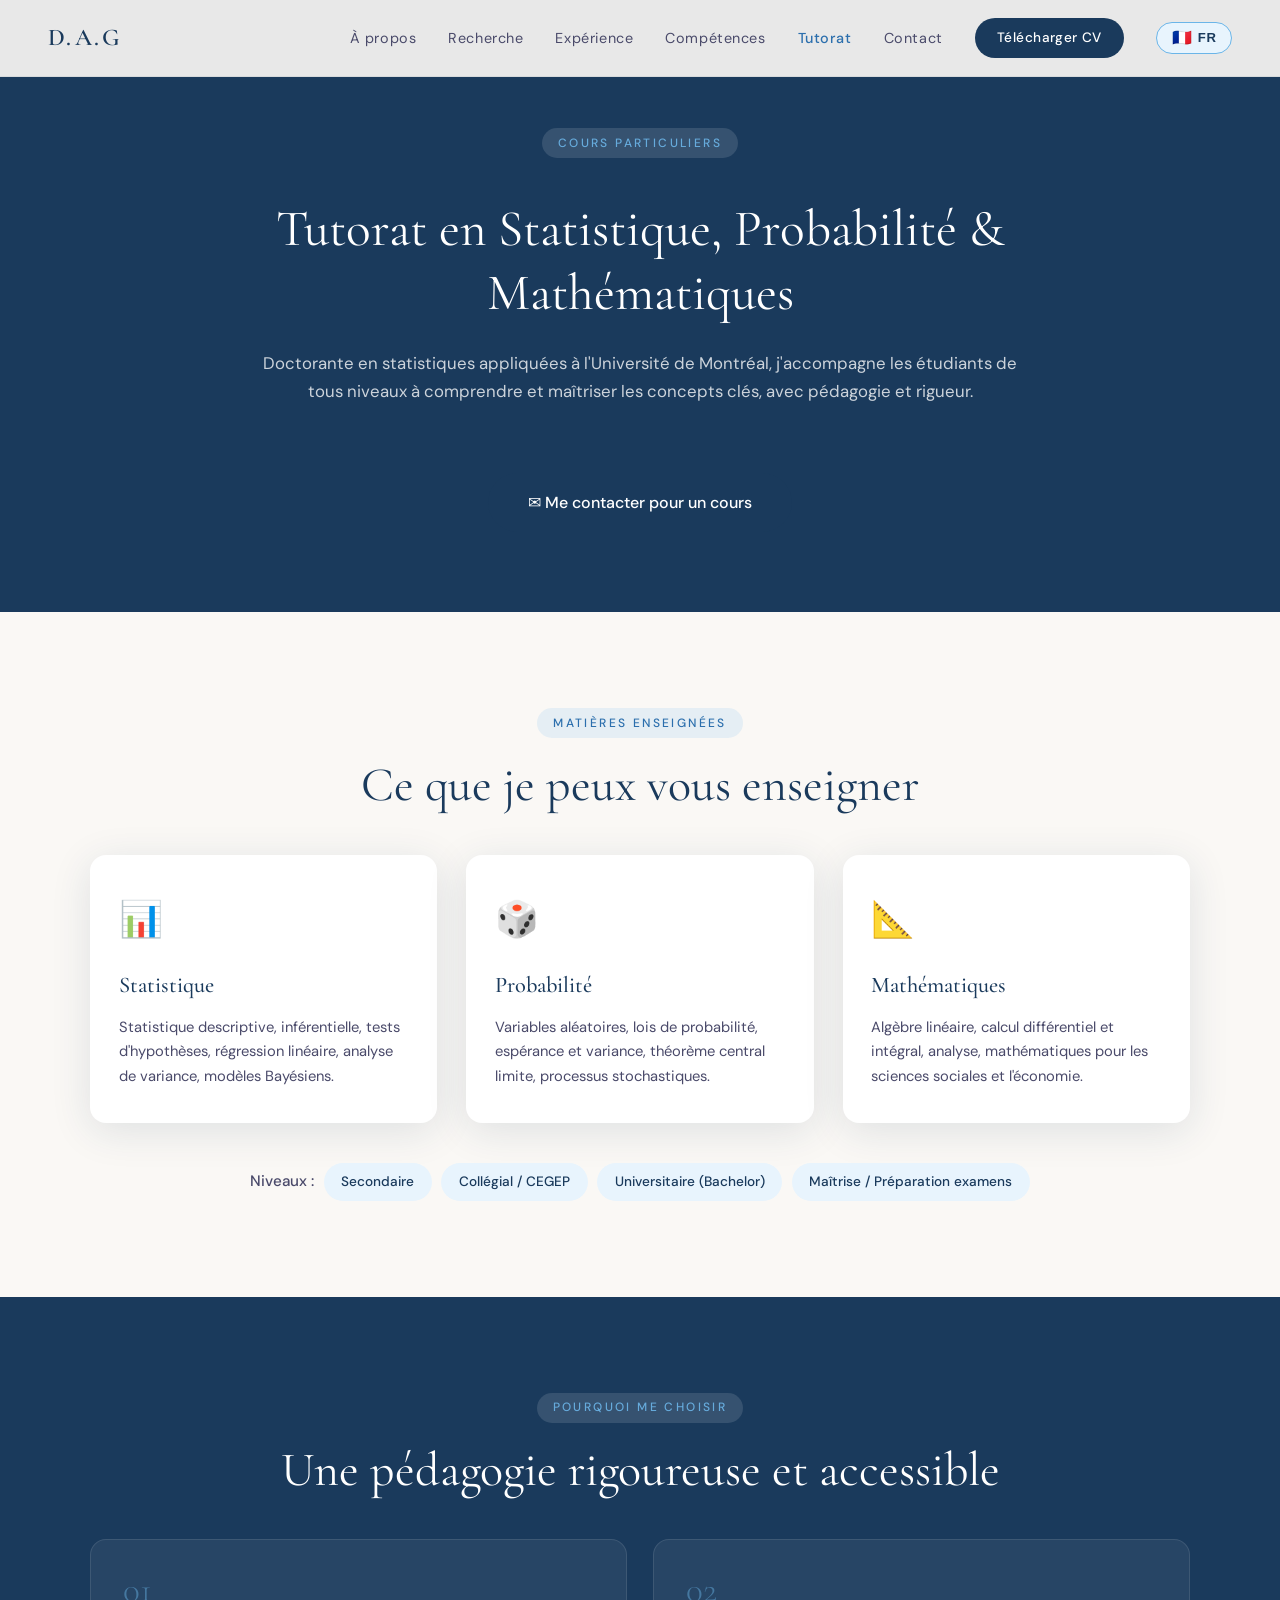
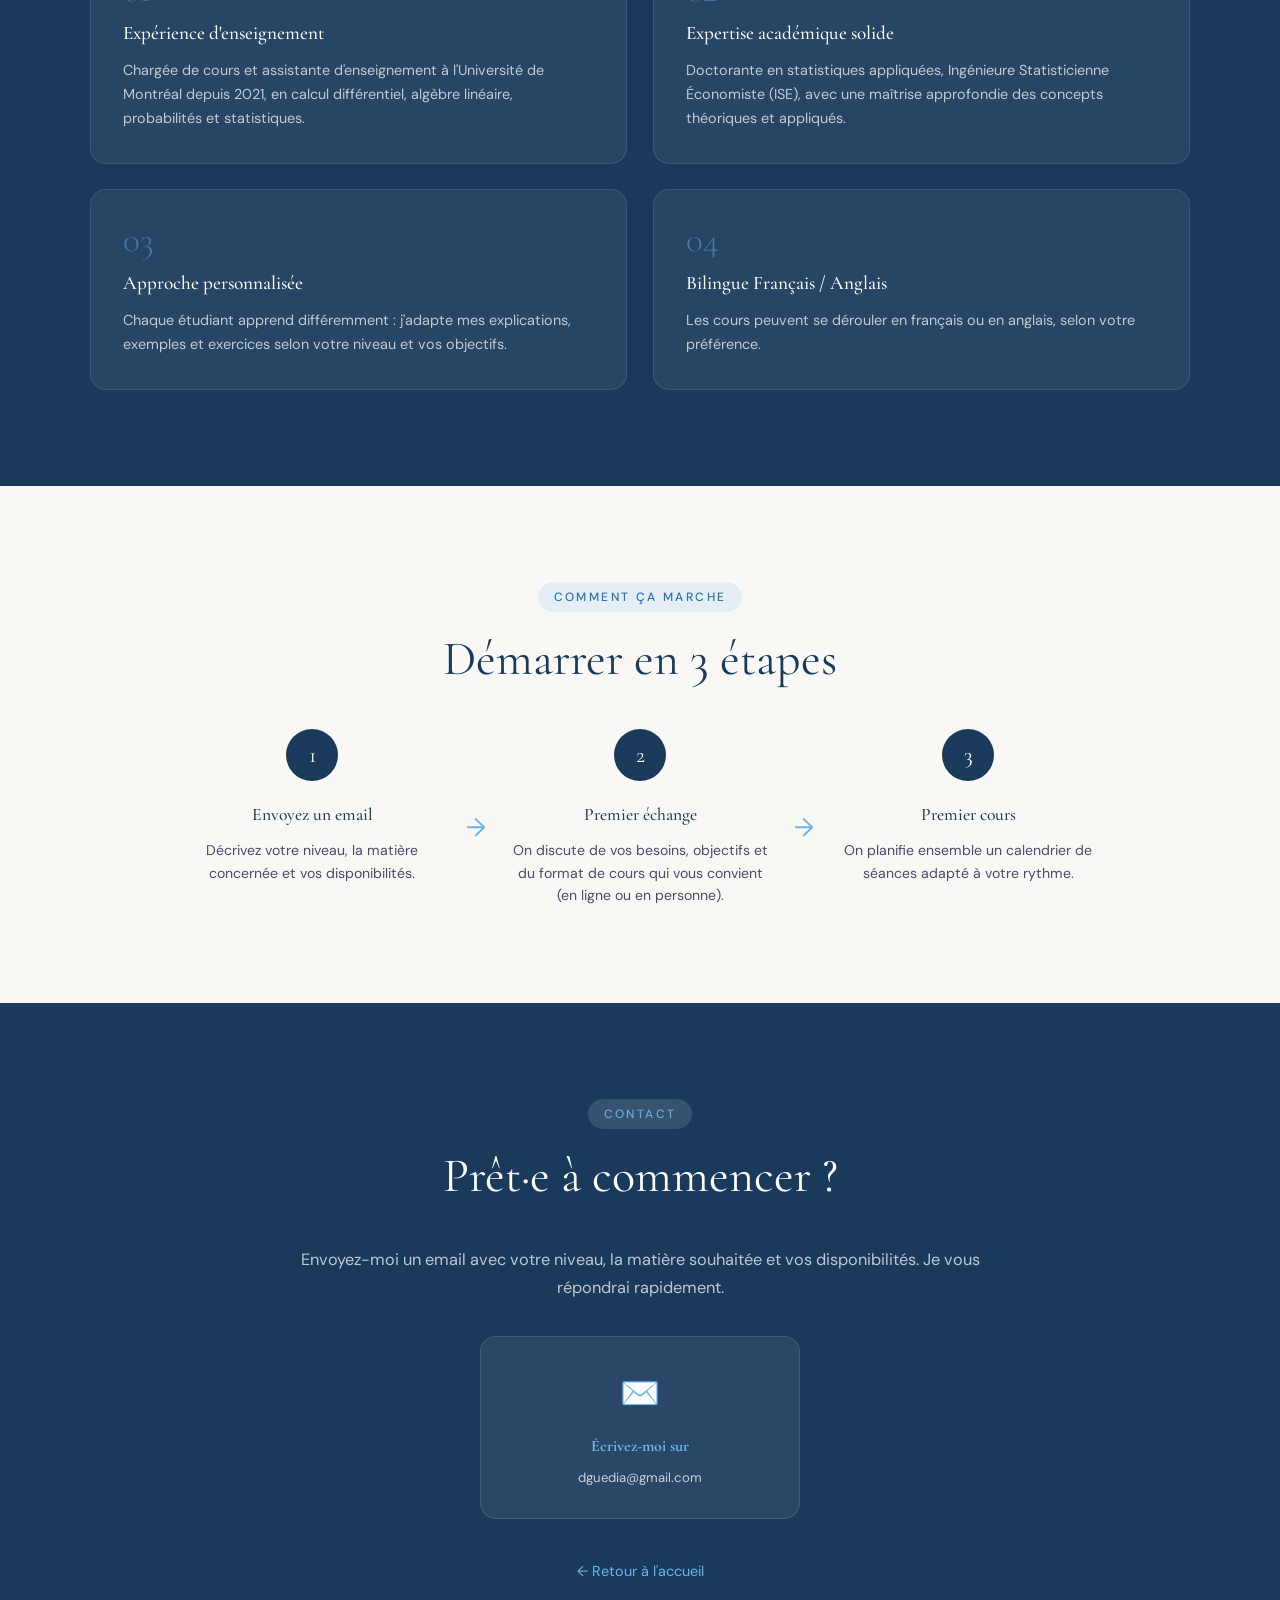
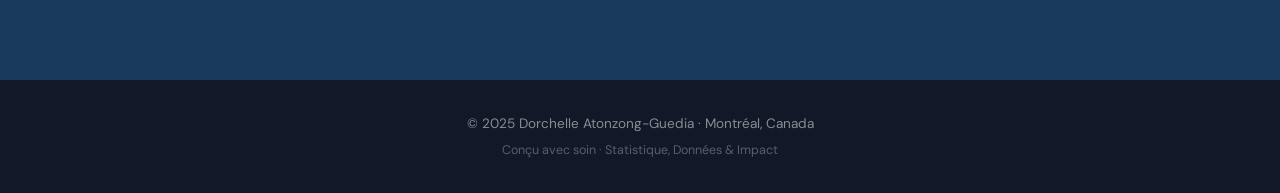
==== tutorat.html @ a0a8dc06 "Tutorat add" ====
<!DOCTYPE html>
<html lang="fr">
<head>
  <meta charset="UTF-8" />
  <meta name="viewport" content="width=device-width, initial-scale=1.0" />
  <title>Tutorat | Dorchelle Atonzong-Guedia</title>

  <meta name="description" content="Cours particuliers de statistique, probabilité et mathématiques avec Dorchelle Atonzong-Guedia, doctorante en statistiques appliquées à l'Université de Montréal. Tous niveaux." />
  <meta name="google-site-verification" content="5JbC7hbtEEXTIVPu0T6-Ba4gLqesmsODl44edJf_nmE" />

  <link rel="stylesheet" href="style.css" />
  <link href="https://fonts.googleapis.com/css2?family=Cormorant+Garamond:ital,wght@0,300;0,400;0,600;1,300;1,400&family=DM+Sans:wght@300;400;500&display=swap" rel="stylesheet" />
</head>
<body>

  <!-- NAV -->
  <nav class="nav" id="navbar">
    <a href="index.html" class="nav-logo">D.A.G</a>
    <ul class="nav-links">
      <li><a href="index.html#about" data-fr="À propos" data-en="About">À propos</a></li>
      <li><a href="index.html#research" data-fr="Recherche" data-en="Research">Recherche</a></li>
      <li><a href="index.html#experience" data-fr="Expérience" data-en="Experience">Expérience</a></li>
      <li><a href="index.html#skills" data-fr="Compétences" data-en="Skills">Compétences</a></li>
      <li><a href="tutorat.html" class="active-link" data-fr="Tutorat" data-en="Tutoring">Tutorat</a></li>
      <li><a href="index.html#contact" data-fr="Contact" data-en="Contact">Contact</a></li>
    </ul>
    <a href="assets/CV_Dorchelle.pdf" download class="btn-cv" data-fr="Télécharger CV" data-en="Download CV">Télécharger CV</a>
    <button class="lang-toggle" id="langToggle" aria-label="Switch language">
      <span class="lang-flag">🇫🇷</span>
      <span class="lang-label">FR</span>
    </button>
    <button class="burger" id="burger">&#9776;</button>
  </nav>

  <!-- TUTORING HERO -->
  <header class="tutor-hero">
    <div class="container tutor-hero-inner">
      <span class="section-label light" data-fr="Cours particuliers" data-en="Private Tutoring">Cours particuliers</span>
      <h1 data-fr="Tutorat en Statistique, Probabilité &amp; Mathématiques"
          data-en="Tutoring in Statistics, Probability &amp; Mathematics">
        Tutorat en Statistique, Probabilité &amp; Mathématiques
      </h1>
      <p class="tutor-hero-sub"
         data-fr="Doctorante en statistiques appliquées à l'Université de Montréal, j'accompagne les étudiants de tous niveaux à comprendre et maîtriser les concepts clés, avec pédagogie et rigueur."
         data-en="PhD candidate in applied statistics at Université de Montréal, I help students of all levels understand and master key concepts, with patience and rigor.">
        Doctorante en statistiques appliquées à l'Université de Montréal, j'accompagne les étudiants de tous niveaux
        à comprendre et maîtriser les concepts clés, avec pédagogie et rigueur.
      </p>
      <a href="mailto:dguedia@gmail.com?subject=Demande%20de%20tutorat" class="btn-primary large"
         data-fr="✉ Me contacter pour un cours" data-en="✉ Contact me for a lesson">
        ✉ Me contacter pour un cours
      </a>
    </div>
  </header>

  <!-- MATIERES -->
  <section class="section tutor-subjects">
    <div class="container">
      <span class="section-label" data-fr="Matières enseignées" data-en="Subjects Taught">Matières enseignées</span>
      <h2 data-fr="Ce que je peux vous enseigner" data-en="What I can teach you">Ce que je peux vous enseigner</h2>

      <div class="tutor-grid">
        <div class="tutor-card">
          <div class="tutor-card-icon">📊</div>
          <h3 data-fr="Statistique" data-en="Statistics">Statistique</h3>
          <p data-fr="Statistique descriptive, inférentielle, tests d'hypothèses, régression linéaire, analyse de variance, modèles Bayésiens."
             data-en="Descriptive and inferential statistics, hypothesis testing, linear regression, ANOVA, Bayesian models.">
            Statistique descriptive, inférentielle, tests d'hypothèses, régression linéaire,
            analyse de variance, modèles Bayésiens.
          </p>
        </div>
        <div class="tutor-card">
          <div class="tutor-card-icon">🎲</div>
          <h3 data-fr="Probabilité" data-en="Probability">Probabilité</h3>
          <p data-fr="Variables aléatoires, lois de probabilité, espérance et variance, théorème central limite, processus stochastiques."
             data-en="Random variables, probability distributions, expectation and variance, central limit theorem, stochastic processes.">
            Variables aléatoires, lois de probabilité, espérance et variance,
            théorème central limite, processus stochastiques.
          </p>
        </div>
        <div class="tutor-card">
          <div class="tutor-card-icon">📐</div>
          <h3 data-fr="Mathématiques" data-en="Mathematics">Mathématiques</h3>
          <p data-fr="Algèbre linéaire, calcul différentiel et intégral, analyse, mathématiques pour les sciences sociales et l'économie."
             data-en="Linear algebra, differential and integral calculus, analysis, mathematics for social sciences and economics.">
            Algèbre linéaire, calcul différentiel et intégral, analyse,
            mathématiques pour les sciences sociales et l'économie.
          </p>
        </div>
      </div>

      <div class="tutor-levels">
        <span data-fr="Niveaux : " data-en="Levels: ">Niveaux : </span>
        <span class="level-pill" data-fr="Secondaire" data-en="High School">Secondaire</span>
        <span class="level-pill" data-fr="Collégial / CEGEP" data-en="College">Collégial / CEGEP</span>
        <span class="level-pill" data-fr="Universitaire (Bachelor)" data-en="University (Bachelor)">Universitaire (Bachelor)</span>
        <span class="level-pill" data-fr="Maîtrise / Préparation examens" data-en="Master's / Exam Prep">Maîtrise / Préparation examens</span>
      </div>
    </div>
  </section>

  <!-- POURQUOI MOI -->
  <section class="section tutor-why">
    <div class="container">
      <span class="section-label light" data-fr="Pourquoi me choisir" data-en="Why choose me">Pourquoi me choisir</span>
      <h2 class="centered" data-fr="Une pédagogie rigoureuse et accessible" data-en="A rigorous and accessible teaching style">Une pédagogie rigoureuse et accessible</h2>

      <div class="tutor-why-grid">
        <div class="why-card">
          <div class="why-num">01</div>
          <h4 data-fr="Expérience d'enseignement" data-en="Teaching Experience">Expérience d'enseignement</h4>
          <p data-fr="Chargée de cours et assistante d'enseignement à l'Université de Montréal depuis 2021, en calcul différentiel, algèbre linéaire, probabilités et statistiques."
             data-en="Lecturer and teaching assistant at Université de Montréal since 2021, in differential calculus, linear algebra, probability, and statistics.">
            Chargée de cours et assistante d'enseignement à l'Université de Montréal depuis 2021,
            en calcul différentiel, algèbre linéaire, probabilités et statistiques.
          </p>
        </div>
        <div class="why-card">
          <div class="why-num">02</div>
          <h4 data-fr="Expertise académique solide" data-en="Strong Academic Expertise">Expertise académique solide</h4>
          <p data-fr="Doctorante en statistiques appliquées, Ingénieure Statisticienne Économiste (ISE), avec une maîtrise approfondie des concepts théoriques et appliqués."
             data-en="PhD candidate in applied statistics, Statistical Economist Engineer (ISE), with deep mastery of theoretical and applied concepts.">
            Doctorante en statistiques appliquées, Ingénieure Statisticienne Économiste (ISE),
            avec une maîtrise approfondie des concepts théoriques et appliqués.
          </p>
        </div>
        <div class="why-card">
          <div class="why-num">03</div>
          <h4 data-fr="Approche personnalisée" data-en="Personalized Approach">Approche personnalisée</h4>
          <p data-fr="Chaque étudiant apprend différemment : j'adapte mes explications, exemples et exercices selon votre niveau et vos objectifs."
             data-en="Every student learns differently: I adapt my explanations, examples, and exercises to your level and goals.">
            Chaque étudiant apprend différemment : j'adapte mes explications, exemples et exercices
            selon votre niveau et vos objectifs.
          </p>
        </div>
        <div class="why-card">
          <div class="why-num">04</div>
          <h4 data-fr="Bilingue Français / Anglais" data-en="Bilingual French / English">Bilingue Français / Anglais</h4>
          <p data-fr="Les cours peuvent se dérouler en français ou en anglais, selon votre préférence."
             data-en="Lessons can be conducted in French or English, depending on your preference.">
            Les cours peuvent se dérouler en français ou en anglais, selon votre préférence.
          </p>
        </div>
      </div>
    </div>
  </section>

  <!-- COMMENT CA MARCHE -->
  <section class="section tutor-howto">
    <div class="container">
      <span class="section-label" data-fr="Comment ça marche" data-en="How it works">Comment ça marche</span>
      <h2 data-fr="Démarrer en 3 étapes" data-en="Get started in 3 steps">Démarrer en 3 étapes</h2>

      <div class="howto-steps">
        <div class="howto-step">
          <div class="howto-circle">1</div>
          <h4 data-fr="Envoyez un email" data-en="Send an email">Envoyez un email</h4>
          <p data-fr="Décrivez votre niveau, la matière concernée et vos disponibilités."
             data-en="Describe your level, the subject, and your availability.">
            Décrivez votre niveau, la matière concernée et vos disponibilités.
          </p>
        </div>
        <div class="howto-arrow">→</div>
        <div class="howto-step">
          <div class="howto-circle">2</div>
          <h4 data-fr="Premier échange" data-en="First exchange">Premier échange</h4>
          <p data-fr="On discute de vos besoins, objectifs et du format de cours qui vous convient (en ligne ou en personne)."
             data-en="We discuss your needs, goals, and preferred lesson format (online or in-person).">
            On discute de vos besoins, objectifs et du format de cours qui vous convient
            (en ligne ou en personne).
          </p>
        </div>
        <div class="howto-arrow">→</div>
        <div class="howto-step">
          <div class="howto-circle">3</div>
          <h4 data-fr="Premier cours" data-en="First lesson">Premier cours</h4>
          <p data-fr="On planifie ensemble un calendrier de séances adapté à votre rythme."
             data-en="We plan a schedule of sessions adapted to your pace.">
            On planifie ensemble un calendrier de séances adapté à votre rythme.
          </p>
        </div>
      </div>
    </div>
  </section>

  <!-- CONTACT TUTORAT -->
  <section class="section tutor-contact">
    <div class="container tutor-contact-inner">
      <span class="section-label light" data-fr="Contact" data-en="Contact">Contact</span>
      <h2 data-fr="Prêt·e à commencer ?" data-en="Ready to get started?">Prêt·e à commencer ?</h2>
      <p class="tutor-contact-sub"
         data-fr="Envoyez-moi un email avec votre niveau, la matière souhaitée et vos disponibilités. Je vous répondrai rapidement."
         data-en="Send me an email with your level, the subject you need help with, and your availability. I'll get back to you quickly.">
        Envoyez-moi un email avec votre niveau, la matière souhaitée et vos disponibilités. Je vous répondrai rapidement.
      </p>

      <a href="mailto:dguedia@gmail.com?subject=Demande%20de%20tutorat" class="contact-card tutor-email-card">
        <div class="contact-icon">✉️</div>
        <h4 data-fr="Écrivez-moi sur" data-en="Email me at">Écrivez-moi sur</h4>
        <p>dguedia@gmail.com</p>
      </a>

      <a href="index.html" class="back-link" data-fr="← Retour à l'accueil" data-en="← Back to home">← Retour à l'accueil</a>
    </div>
  </section>

  <!-- FOOTER -->
  <footer class="footer">
    <p>© 2025 Dorchelle Atonzong-Guedia · Montréal, Canada</p>
    <p class="footer-sub"
       data-fr="Conçu avec soin · Statistique, Données & Impact"
       data-en="Crafted with care · Statistics, Data & Impact">
      Conçu avec soin · Statistique, Données & Impact
    </p>
  </footer>

  <script src="script.js"></script>
</body>
</html>
---- style.css ----
/* ===========================
   VARIABLES & RESET
   =========================== */
:root {
  --blue-deep: #1a3a5c;
  --blue-mid: #2c6fad;
  --blue-light: #6bb5e8;
  --blue-pale: #e8f4fd;
  --cream: #faf8f5;
  --ink: #1c1c2e;
  --ink-soft: #4a4a6a;
  --white: #ffffff;
  --gold: #c9a84c;
  --font-display: 'Cormorant Garamond', serif;
  --font-body: 'DM Sans', sans-serif;
  --radius: 16px;
  --shadow: 0 8px 40px rgba(26, 58, 92, 0.12);
  --shadow-lg: 0 20px 60px rgba(26, 58, 92, 0.18);
}

*, *::before, *::after {
  box-sizing: border-box;
  margin: 0;
  padding: 0;
}

html { scroll-behavior: smooth; }

body {
  font-family: var(--font-body);
  background: var(--cream);
  color: var(--ink);
  line-height: 1.7;
  overflow-x: hidden;
}

a { text-decoration: none; color: inherit; }

/* ===========================
   NAV
   =========================== */
.nav {
  position: fixed;
  top: 0; left: 0; right: 0;
  z-index: 100;
  display: flex;
  align-items: center;
  gap: 2rem;
  padding: 1.1rem 3rem;
  background: rgba(250, 248, 245, 0.92);
  backdrop-filter: blur(12px);
  border-bottom: 1px solid rgba(26, 58, 92, 0.08);
  transition: box-shadow 0.3s;
}

.nav.scrolled { box-shadow: var(--shadow); }

.nav-logo {
  font-family: var(--font-display);
  font-size: 1.5rem;
  font-weight: 600;
  color: var(--blue-deep);
  letter-spacing: 0.1em;
  margin-right: auto;
}

.nav-links {
  display: flex;
  gap: 2rem;
  list-style: none;
}

.nav-links a {
  font-size: 0.9rem;
  font-weight: 400;
  color: var(--ink-soft);
  letter-spacing: 0.04em;
  transition: color 0.2s;
}

.nav-links a:hover { color: var(--blue-mid); }

.btn-cv {
  background: var(--blue-deep);
  color: var(--white) !important;
  padding: 0.55rem 1.4rem;
  border-radius: 100px;
  font-size: 0.85rem;
  font-weight: 500;
  letter-spacing: 0.03em;
  transition: background 0.2s, transform 0.2s;
  white-space: nowrap;
}

.btn-cv:hover { background: var(--blue-mid); transform: translateY(-1px); }

.lang-toggle {
  display: flex;
  align-items: center;
  gap: 0.35rem;
  background: var(--blue-pale);
  border: 1.5px solid var(--blue-light);
  border-radius: 100px;
  padding: 0.35rem 0.9rem;
  font-size: 0.82rem;
  font-weight: 600;
  color: var(--blue-deep);
  cursor: pointer;
  transition: background 0.2s, transform 0.2s;
  letter-spacing: 0.05em;
  white-space: nowrap;
}

.lang-toggle:hover {
  background: var(--blue-mid);
  color: var(--white);
  transform: translateY(-1px);
}

.lang-flag { font-size: 1rem; }

.burger {
  display: none;
  background: none;
  border: none;
  font-size: 1.5rem;
  cursor: pointer;
  color: var(--blue-deep);
}

/* ===========================
   HERO
   =========================== */
.hero {
  padding-top: 72px;
  background: var(--white);
}

.hero-banner {
  width: 100%;
  overflow: hidden;
  line-height: 0;
}

.hero-banner svg {
  display: block;
  width: 100%;
  height: auto;
}

.hero-content {
  display: flex;
  align-items: center;
  gap: 3rem;
  max-width: 1100px;
  margin: 0 auto;
  padding: 3rem 2rem 2rem;
}

.hero-photo-wrap {
  flex-shrink: 0;
  width: 200px;
  height: 200px;
  border-radius: 50%;
  border: 5px solid var(--white);
  box-shadow: var(--shadow-lg);
  overflow: hidden;
  margin-top: -80px;
  background: var(--blue-pale);
}

.hero-photo {
  width: 100%;
  height: 100%;
  object-fit: cover;
  object-position: center top;
}

.hero-text { flex: 1; }

.hero-tag {
  font-size: 0.8rem;
  font-weight: 500;
  letter-spacing: 0.15em;
  text-transform: uppercase;
  color: var(--blue-mid);
  margin-bottom: 0.6rem;
}

.hero-text h1 {
  font-family: var(--font-display);
  font-size: clamp(2.4rem, 5vw, 3.6rem);
  font-weight: 300;
  line-height: 1.1;
  color: var(--blue-deep);
  margin-bottom: 1rem;
}

.hero-text h1 em {
  font-style: italic;
  color: var(--blue-mid);
}

.hero-sub {
  font-size: 1rem;
  color: var(--ink-soft);
  max-width: 520px;
  margin-bottom: 1.8rem;
}

.hero-cta { display: flex; gap: 1rem; flex-wrap: wrap; }

.btn-primary {
  background: var(--blue-deep);
  color: var(--white);
  padding: 0.75rem 2rem;
  border-radius: 100px;
  font-size: 0.9rem;
  font-weight: 500;
  display: inline-block;
  transition: background 0.2s, transform 0.2s, box-shadow 0.2s;
}

.btn-primary:hover {
  background: var(--blue-mid);
  transform: translateY(-2px);
  box-shadow: 0 6px 20px rgba(44, 111, 173, 0.3);
}

.btn-primary.large { padding: 1rem 2.5rem; font-size: 1rem; margin-top: 2rem; }

.btn-ghost {
  border: 2px solid var(--blue-deep);
  color: var(--blue-deep);
  padding: 0.72rem 2rem;
  border-radius: 100px;
  font-size: 0.9rem;
  font-weight: 500;
  display: inline-block;
  transition: all 0.2s;
}

.btn-ghost:hover {
  background: var(--blue-deep);
  color: var(--white);
  transform: translateY(-2px);
}

.hero-stats {
  display: flex;
  justify-content: center;
  gap: 0;
  border-top: 1px solid rgba(26,58,92,0.08);
  max-width: 1100px;
  margin: 0 auto;
  padding: 0 2rem;
}

.stat {
  flex: 1;
  text-align: center;
  padding: 1.8rem 1rem;
  border-right: 1px solid rgba(26,58,92,0.08);
}

.stat:last-child { border-right: none; }

.stat span {
  display: block;
  font-family: var(--font-display);
  font-size: 2.5rem;
  font-weight: 600;
  color: var(--blue-mid);
  line-height: 1;
}

.stat p {
  font-size: 0.82rem;
  color: var(--ink-soft);
  margin-top: 0.4rem;
  letter-spacing: 0.03em;
}

/* ===========================
   SECTIONS GENERAL
   =========================== */
.section { padding: 6rem 2rem; }
.container { max-width: 1100px; margin: 0 auto; }

.section-label {
  display: inline-block;
  font-size: 0.75rem;
  font-weight: 500;
  letter-spacing: 0.2em;
  text-transform: uppercase;
  color: var(--blue-mid);
  background: rgba(107, 181, 232, 0.15);
  padding: 0.3rem 1rem;
  border-radius: 100px;
  margin-bottom: 1.2rem;
}

.section-label.light {
  color: rgba(107, 181, 232, 0.9);
  background: rgba(255,255,255,0.12);
}

h2 {
  font-family: var(--font-display);
  font-size: clamp(2rem, 4vw, 3rem);
  font-weight: 400;
  color: var(--blue-deep);
  line-height: 1.2;
  margin-bottom: 2.5rem;
}

h2.centered { text-align: center; }

/* ===========================
   ABOUT
   =========================== */
.about { background: var(--cream); }

.two-col {
  display: grid;
  grid-template-columns: 1fr 1fr;
  gap: 4rem;
  align-items: start;
}

.about-text p {
  color: var(--ink-soft);
  margin-bottom: 1rem;
  font-size: 1rem;
}

.about-text strong { color: var(--blue-deep); font-weight: 500; }

.about-tags {
  display: flex;
  flex-wrap: wrap;
  gap: 0.5rem;
  margin-top: 1.5rem;
}

.about-tags span {
  background: var(--blue-pale);
  color: var(--blue-deep);
  padding: 0.4rem 1rem;
  border-radius: 100px;
  font-size: 0.82rem;
  font-weight: 500;
}

.about-visual {
  display: flex;
  flex-direction: column;
  gap: 1rem;
}

.about-card {
  background: var(--white);
  border-radius: var(--radius);
  padding: 1.5rem;
  box-shadow: var(--shadow);
  transition: transform 0.2s;
}

.about-card:hover { transform: translateY(-3px); }

.about-card-icon { font-size: 1.6rem; margin-bottom: 0.5rem; }

.about-card h4 {
  font-family: var(--font-display);
  font-size: 1.1rem;
  color: var(--blue-deep);
  margin-bottom: 0.5rem;
}

.about-card p {
  font-size: 0.88rem;
  color: var(--ink-soft);
  margin: 0.1rem 0;
}

/* ===========================
   RESEARCH
   =========================== */
.research {
  background: var(--blue-deep);
  color: var(--white);
}

.research h2 { color: var(--white); }

.research-grid {
  display: grid;
  grid-template-columns: 1.4fr 1fr 1fr 1fr;
  gap: 1.5rem;
}

.research-card {
  background: rgba(255,255,255,0.06);
  border: 1px solid rgba(255,255,255,0.12);
  border-radius: var(--radius);
  padding: 2rem 1.5rem;
  transition: background 0.3s, transform 0.3s;
}

.research-card:hover {
  background: rgba(255,255,255,0.1);
  transform: translateY(-4px);
}

.research-card.main {
  background: rgba(107, 181, 232, 0.15);
  border-color: rgba(107, 181, 232, 0.3);
}

.research-num {
  font-family: var(--font-display);
  font-size: 3rem;
  font-weight: 300;
  color: rgba(107, 181, 232, 0.4);
  line-height: 1;
  margin-bottom: 0.8rem;
}

.research-card h3 {
  font-family: var(--font-display);
  font-size: 1.15rem;
  font-weight: 400;
  color: var(--white);
  margin-bottom: 0.8rem;
  line-height: 1.3;
}

.research-card p {
  font-size: 0.88rem;
  color: rgba(255,255,255,0.7);
  line-height: 1.65;
}

/* ===========================
   CONFERENCES TIMELINE
   =========================== */
.conferences { background: var(--white); }

.timeline {
  position: relative;
  padding-left: 2rem;
}

.timeline::before {
  content: '';
  position: absolute;
  left: 0; top: 0; bottom: 0;
  width: 2px;
  background: linear-gradient(to bottom, var(--blue-light), var(--blue-pale));
}

.timeline-item {
  display: flex;
  gap: 2rem;
  margin-bottom: 2.5rem;
  position: relative;
}

.timeline-item::before {
  content: '';
  position: absolute;
  left: -2.45rem;
  top: 0.4rem;
  width: 12px;
  height: 12px;
  border-radius: 50%;
  background: var(--blue-mid);
  border: 2px solid var(--white);
  box-shadow: 0 0 0 3px rgba(44,111,173,0.2);
}

.timeline-year {
  flex-shrink: 0;
  width: 90px;
  font-family: var(--font-display);
  font-size: 1.1rem;
  font-weight: 600;
  color: var(--blue-mid);
  padding-top: 0.1rem;
}

.timeline-content h4 {
  font-weight: 500;
  color: var(--blue-deep);
  margin-bottom: 0.2rem;
}

.timeline-content p {
  font-size: 0.88rem;
  color: var(--ink-soft);
}

/* ===========================
   EXPERIENCE
   =========================== */
.experience { background: var(--blue-deep); }
.experience h2 { color: var(--white); }

.exp-grid {
  display: grid;
  grid-template-columns: 1.3fr 1fr 1fr;
  gap: 1.5rem;
}

.exp-card {
  background: rgba(255,255,255,0.06);
  border: 1px solid rgba(255,255,255,0.1);
  border-radius: var(--radius);
  padding: 2rem;
  position: relative;
  transition: background 0.3s;
}

.exp-card:hover { background: rgba(255,255,255,0.1); }

.exp-card.current { border-color: rgba(107,181,232,0.4); }

.exp-badge {
  display: inline-block;
  background: var(--blue-light);
  color: var(--blue-deep);
  font-size: 0.72rem;
  font-weight: 600;
  letter-spacing: 0.1em;
  text-transform: uppercase;
  padding: 0.2rem 0.8rem;
  border-radius: 100px;
  margin-bottom: 1rem;
}

.exp-card h3 {
  font-family: var(--font-display);
  font-size: 1.15rem;
  color: var(--white);
  margin-bottom: 0.4rem;
  font-weight: 400;
  line-height: 1.3;
}

.exp-where {
  font-size: 0.82rem;
  color: var(--blue-light);
  margin-bottom: 1rem;
}

.exp-card ul {
  list-style: none;
  padding: 0;
}

.exp-card li {
  font-size: 0.88rem;
  color: rgba(255,255,255,0.75);
  padding: 0.3rem 0;
  border-bottom: 1px solid rgba(255,255,255,0.06);
}

.exp-card li:last-child { border-bottom: none; }

/* ===========================
   SKILLS
   =========================== */
.skills { background: var(--cream); }

.skills-grid {
  display: grid;
  grid-template-columns: repeat(2, 1fr);
  gap: 2rem;
}

.skills-block {
  background: var(--white);
  border-radius: var(--radius);
  padding: 2rem;
  box-shadow: var(--shadow);
}

.skills-block h4 {
  font-family: var(--font-display);
  font-size: 1.1rem;
  color: var(--blue-deep);
  margin-bottom: 1rem;
  padding-bottom: 0.6rem;
  border-bottom: 2px solid var(--blue-pale);
}

.skill-pills {
  display: flex;
  flex-wrap: wrap;
  gap: 0.5rem;
}

.skill-pills span {
  background: var(--blue-pale);
  color: var(--blue-deep);
  padding: 0.4rem 1rem;
  border-radius: 100px;
  font-size: 0.85rem;
  font-weight: 400;
  transition: background 0.2s, transform 0.2s;
}

.skill-pills span:hover {
  background: var(--blue-mid);
  color: var(--white);
  transform: translateY(-2px);
}

/* ===========================
   CONTACT
   =========================== */
.contact { background: var(--blue-deep); color: var(--white); text-align: center; }

.contact-inner { max-width: 800px; margin: 0 auto; }

.contact h2 { color: var(--white); }

.contact-sub {
  font-size: 1.05rem;
  color: rgba(255,255,255,0.7);
  margin-bottom: 3rem;
}

.contact-cards {
  display: grid;
  grid-template-columns: repeat(4, 1fr);
  gap: 1.5rem;
  margin-bottom: 1rem;
}

.contact-card {
  background: rgba(255,255,255,0.07);
  border: 1px solid rgba(255,255,255,0.12);
  border-radius: var(--radius);
  padding: 1.8rem 1rem;
  transition: background 0.3s, transform 0.2s;
}

.contact-card:hover {
  background: rgba(255,255,255,0.12);
  transform: translateY(-4px);
}

.contact-icon { font-size: 2rem; margin-bottom: 0.8rem; }

.contact-card h4 {
  font-family: var(--font-display);
  font-size: 1rem;
  color: var(--blue-light);
  margin-bottom: 0.4rem;
}

.contact-card p {
  font-size: 0.82rem;
  color: rgba(255,255,255,0.75);
  word-break: break-all;
}

/* ===========================
   FOOTER
   =========================== */
.footer {
  background: #111827;
  color: rgba(255,255,255,0.5);
  text-align: center;
  padding: 2rem;
  font-size: 0.85rem;
}

.footer-sub {
  font-size: 0.78rem;
  margin-top: 0.3rem;
  opacity: 0.6;
}

/* ===========================
   ANIMATIONS
   =========================== */
@keyframes fadeUp {
  from { opacity: 0; transform: translateY(30px); }
  to { opacity: 1; transform: translateY(0); }
}

.hero-content, .hero-stats {
  animation: fadeUp 0.8s ease both;
}

.hero-stats { animation-delay: 0.2s; }

/* ===========================
   RESPONSIVE
   =========================== */
@media (max-width: 1024px) {
  .research-grid { grid-template-columns: 1fr 1fr; }
  .exp-grid { grid-template-columns: 1fr; }
}

@media (max-width: 768px) {
  .nav { padding: 1rem 1.5rem; }
  .nav-links { display: none; flex-direction: column; position: absolute; top: 100%; left: 0; right: 0;
    background: var(--cream); padding: 1rem 2rem; border-bottom: 1px solid rgba(0,0,0,0.08); }
  .nav-links.open { display: flex; }
  .btn-cv { display: none; }
  .burger { display: block; }

  .hero-content { flex-direction: column; text-align: center; padding: 2rem 1rem; }
  .hero-photo-wrap { margin: -60px auto 0; }
  .hero-sub { margin: 0 auto 1.5rem; }
  .hero-cta { justify-content: center; }
  .hero-stats { flex-direction: column; gap: 0; }
  .stat { border-right: none; border-bottom: 1px solid rgba(26,58,92,0.08); }

  .two-col { grid-template-columns: 1fr; }
  .research-grid { grid-template-columns: 1fr; }
  .exp-grid { grid-template-columns: 1fr; }
  .skills-grid { grid-template-columns: 1fr; }
  .contact-cards { grid-template-columns: 1fr; }

  .hero-banner { height: 140px; }
  .section { padding: 4rem 1.2rem; }
}

/* ===========================
   TUTORING PAGE
   =========================== */

.active-link {
  color: var(--blue-mid) !important;
  font-weight: 500 !important;
}

/* Hero */
.tutor-hero {
  background: var(--blue-deep);
  padding: 8rem 2rem 5rem;
  margin-top: 0;
  text-align: center;
}

.tutor-hero-inner {
  max-width: 760px;
  margin: 0 auto;
}

.tutor-hero h1 {
  font-family: var(--font-display);
  font-size: clamp(2rem, 4.5vw, 3.2rem);
  font-weight: 400;
  color: var(--white);
  line-height: 1.25;
  margin: 1.2rem 0 1.5rem;
}

.tutor-hero-sub {
  font-size: 1.05rem;
  color: rgba(255,255,255,0.78);
  line-height: 1.7;
  margin-bottom: 2.2rem;
}

/* Subjects */
.tutor-subjects { background: var(--cream); text-align: center; }
.tutor-subjects h2 { text-align: center; }
.tutor-subjects .section-label { display: block; margin: 0 auto 1.2rem; width: fit-content; }

.tutor-grid {
  display: grid;
  grid-template-columns: repeat(3, 1fr);
  gap: 1.8rem;
  margin: 2.5rem 0 2.5rem;
  text-align: left;
}

.tutor-card {
  background: var(--white);
  border-radius: var(--radius);
  padding: 2.2rem 1.8rem;
  box-shadow: var(--shadow);
  transition: transform 0.25s, box-shadow 0.25s;
}

.tutor-card:hover {
  transform: translateY(-5px);
  box-shadow: var(--shadow-lg);
}

.tutor-card-icon { font-size: 2.2rem; margin-bottom: 1rem; }

.tutor-card h3 {
  font-family: var(--font-display);
  font-size: 1.4rem;
  color: var(--blue-deep);
  margin-bottom: 0.7rem;
  font-weight: 500;
}

.tutor-card p {
  font-size: 0.92rem;
  color: var(--ink-soft);
  line-height: 1.65;
}

.tutor-levels {
  display: flex;
  flex-wrap: wrap;
  align-items: center;
  justify-content: center;
  gap: 0.6rem;
  font-size: 0.95rem;
  color: var(--ink-soft);
  font-weight: 500;
}

.level-pill {
  background: var(--blue-pale);
  color: var(--blue-deep);
  padding: 0.45rem 1.1rem;
  border-radius: 100px;
  font-size: 0.85rem;
  font-weight: 500;
}

/* Why choose me */
.tutor-why { background: var(--blue-deep); }
.tutor-why h2 { color: var(--white); }
.tutor-why .section-label.light { display: block; margin: 0 auto 1.2rem; width: fit-content; }

.tutor-why-grid {
  display: grid;
  grid-template-columns: repeat(2, 1fr);
  gap: 1.6rem;
}

.why-card {
  background: rgba(255,255,255,0.06);
  border: 1px solid rgba(255,255,255,0.1);
  border-radius: var(--radius);
  padding: 2rem;
  transition: background 0.25s;
}

.why-card:hover { background: rgba(255,255,255,0.1); }

.why-num {
  font-family: var(--font-display);
  font-size: 2.2rem;
  font-weight: 300;
  color: rgba(107, 181, 232, 0.45);
  line-height: 1;
  margin-bottom: 0.6rem;
}

.why-card h4 {
  font-family: var(--font-display);
  font-size: 1.2rem;
  font-weight: 500;
  color: var(--white);
  margin-bottom: 0.6rem;
}

.why-card p {
  font-size: 0.9rem;
  color: rgba(255,255,255,0.72);
  line-height: 1.65;
}

/* How it works */
.tutor-howto { background: var(--cream); text-align: center; }
.tutor-howto h2 { text-align: center; }
.tutor-howto .section-label { display: block; margin: 0 auto 1.2rem; width: fit-content; }

.howto-steps {
  display: flex;
  align-items: flex-start;
  justify-content: center;
  gap: 1.5rem;
  margin-top: 2.5rem;
  flex-wrap: wrap;
}

.howto-step {
  flex: 1;
  min-width: 200px;
  max-width: 260px;
}

.howto-circle {
  width: 52px;
  height: 52px;
  border-radius: 50%;
  background: var(--blue-deep);
  color: var(--white);
  font-family: var(--font-display);
  font-size: 1.4rem;
  display: flex;
  align-items: center;
  justify-content: center;
  margin: 0 auto 1.2rem;
}

.howto-step h4 {
  font-family: var(--font-display);
  font-size: 1.1rem;
  color: var(--blue-deep);
  margin-bottom: 0.6rem;
  font-weight: 500;
}

.howto-step p {
  font-size: 0.88rem;
  color: var(--ink-soft);
  line-height: 1.6;
}

.howto-arrow {
  font-size: 1.6rem;
  color: var(--blue-light);
  align-self: center;
  margin-top: 1.2rem;
}

/* Tutor contact */
.tutor-contact { background: var(--blue-deep); text-align: center; }
.tutor-contact-inner { max-width: 700px; margin: 0 auto; }
.tutor-contact h2 { color: var(--white); }

.tutor-contact-sub {
  font-size: 1.02rem;
  color: rgba(255,255,255,0.72);
  margin-bottom: 2.2rem;
  line-height: 1.7;
}

.tutor-email-card {
  max-width: 320px;
  margin: 0 auto 2rem;
  display: block;
}

.back-link {
  display: inline-block;
  color: var(--blue-light);
  font-size: 0.9rem;
  margin-top: 0.5rem;
  transition: color 0.2s;
}

.back-link:hover { color: var(--white); }

/* Responsive */
@media (max-width: 768px) {
  .tutor-grid { grid-template-columns: 1fr; }
  .tutor-why-grid { grid-template-columns: 1fr; }
  .howto-steps { flex-direction: column; align-items: center; }
  .howto-arrow { display: none; }
  .tutor-hero { padding: 7rem 1.2rem 3.5rem; }
}
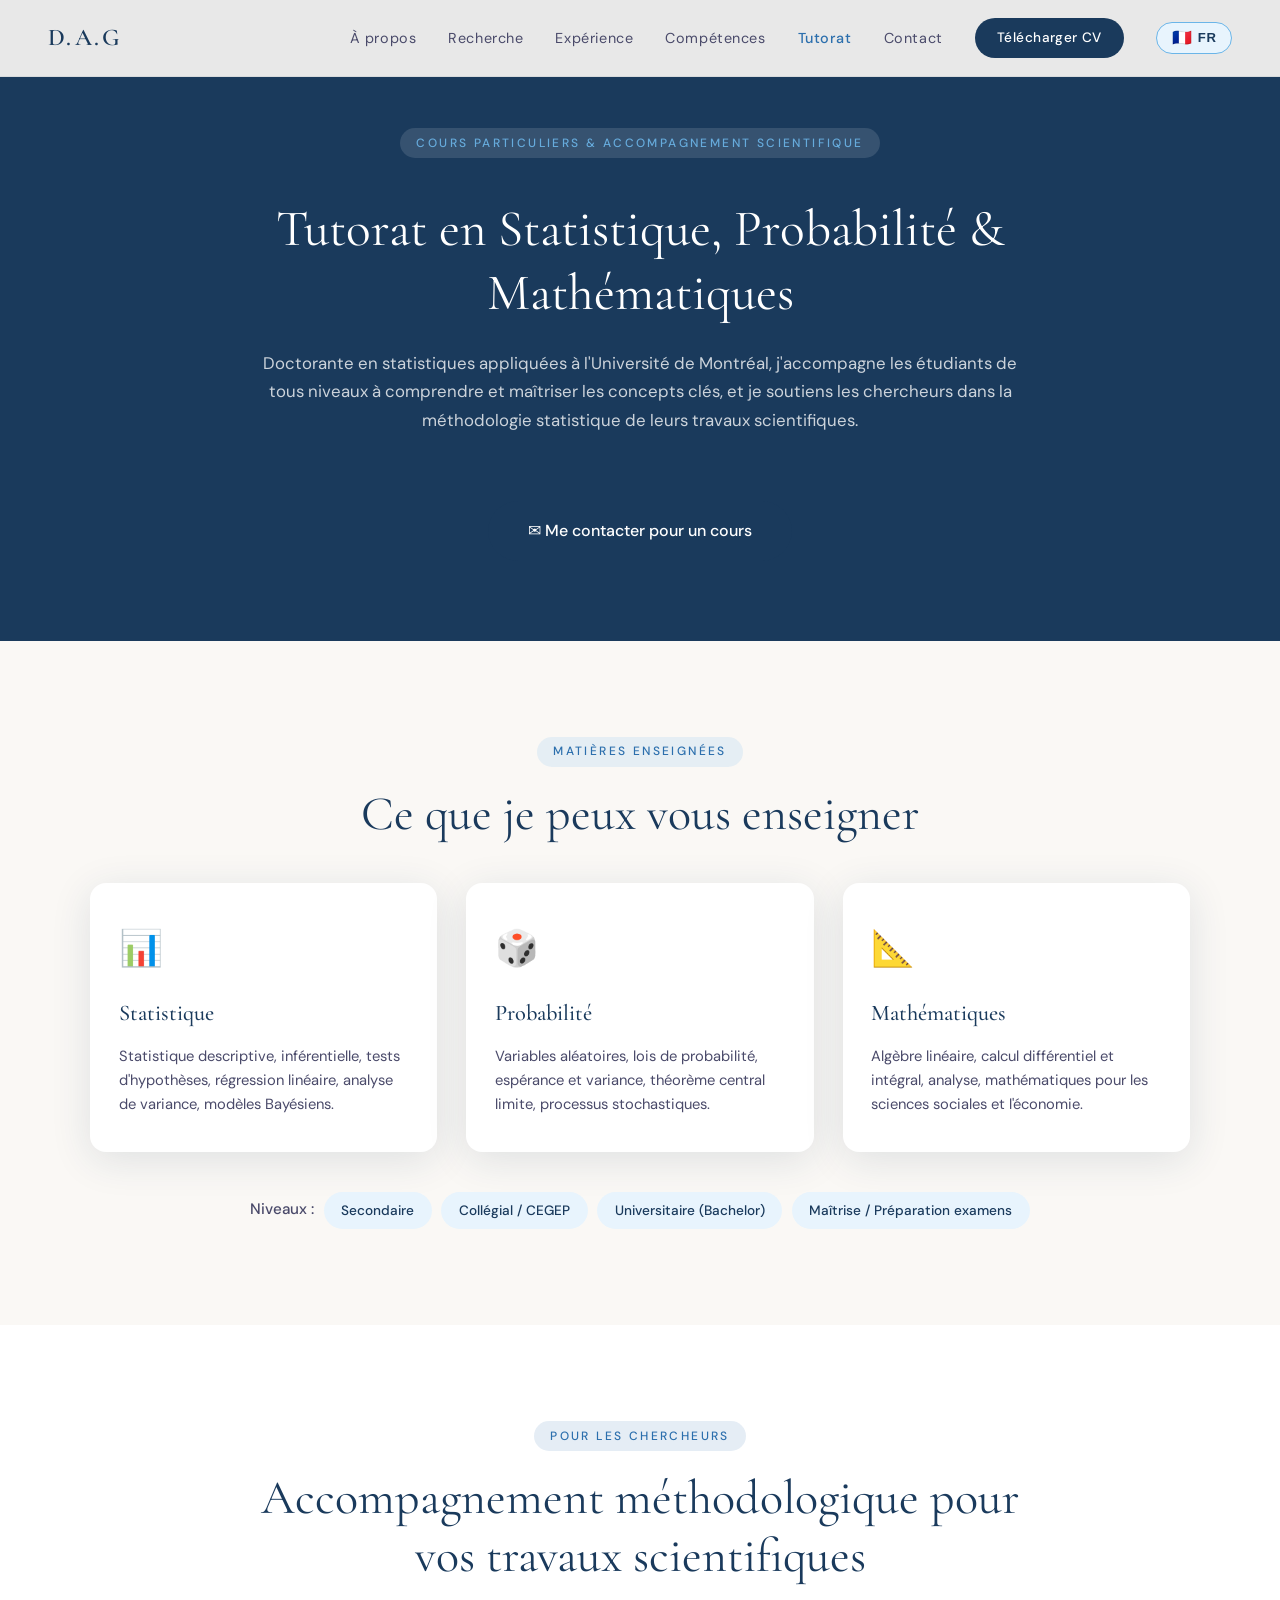
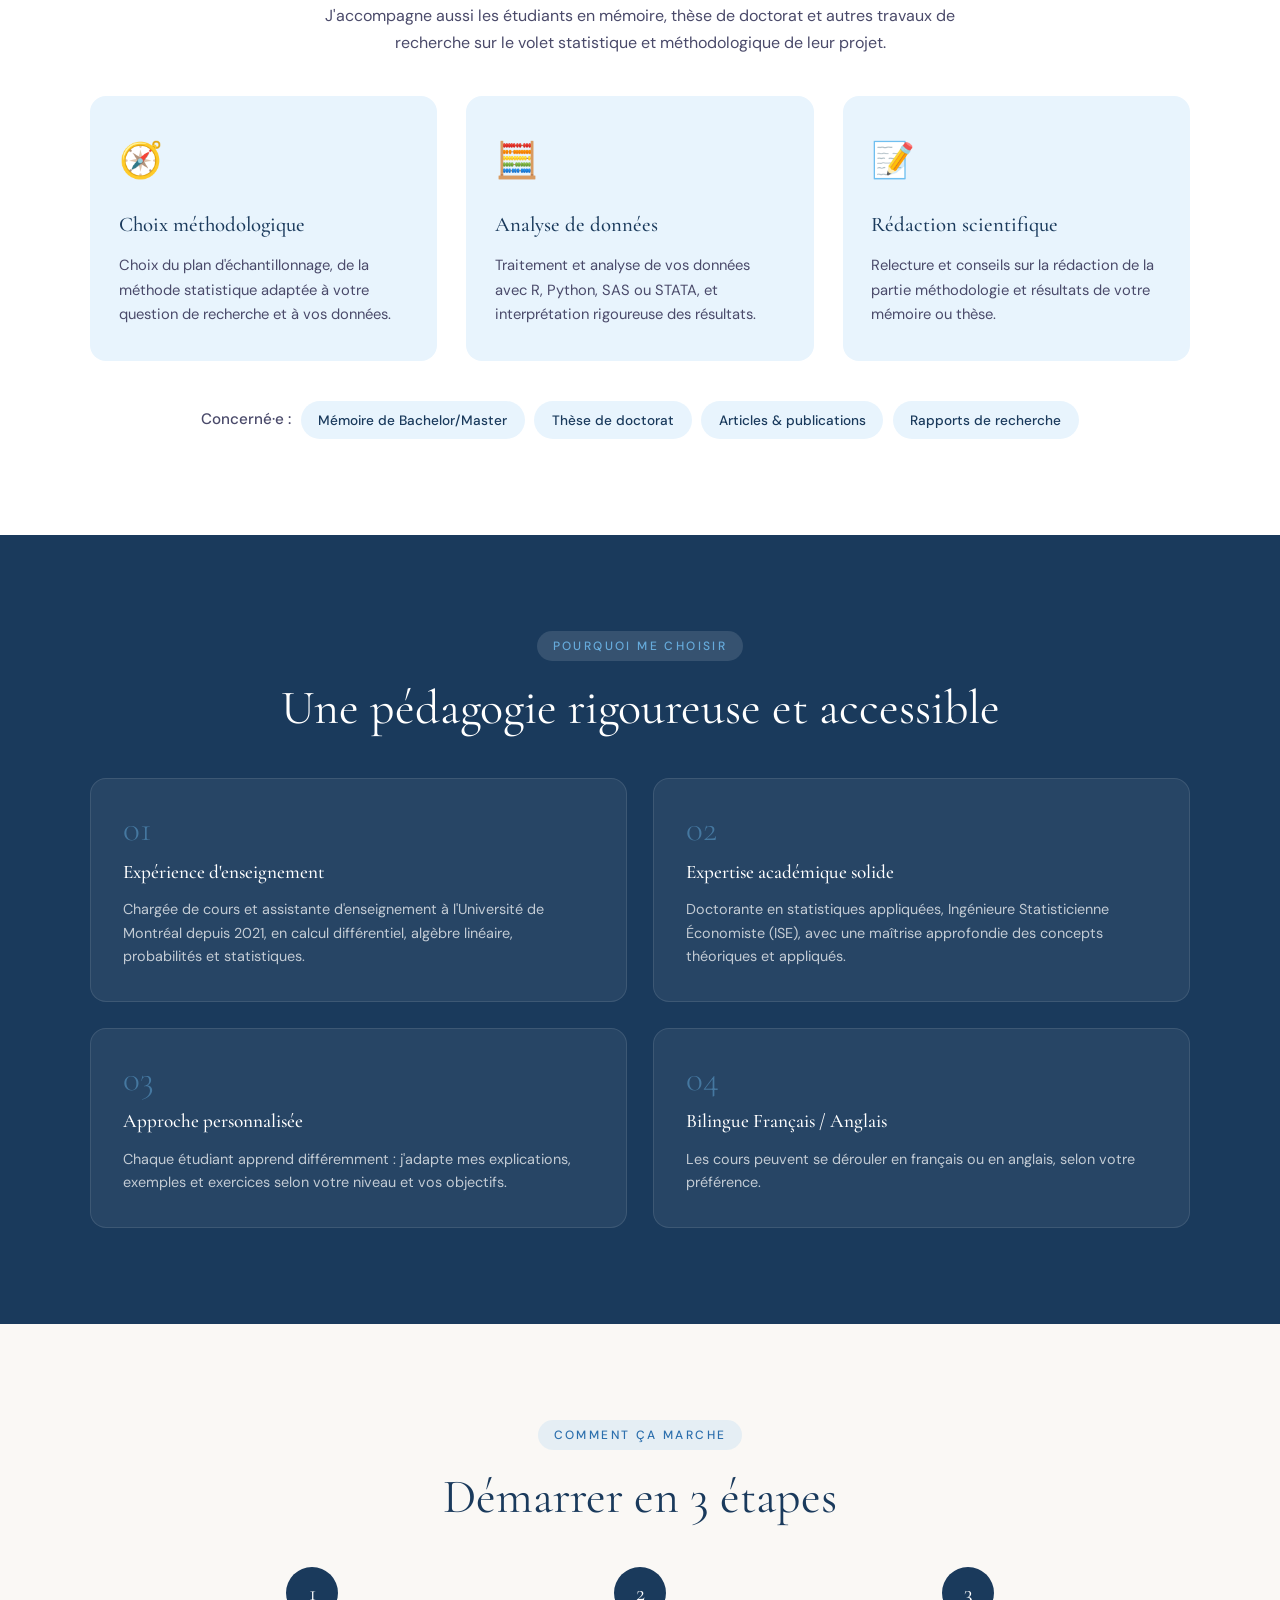
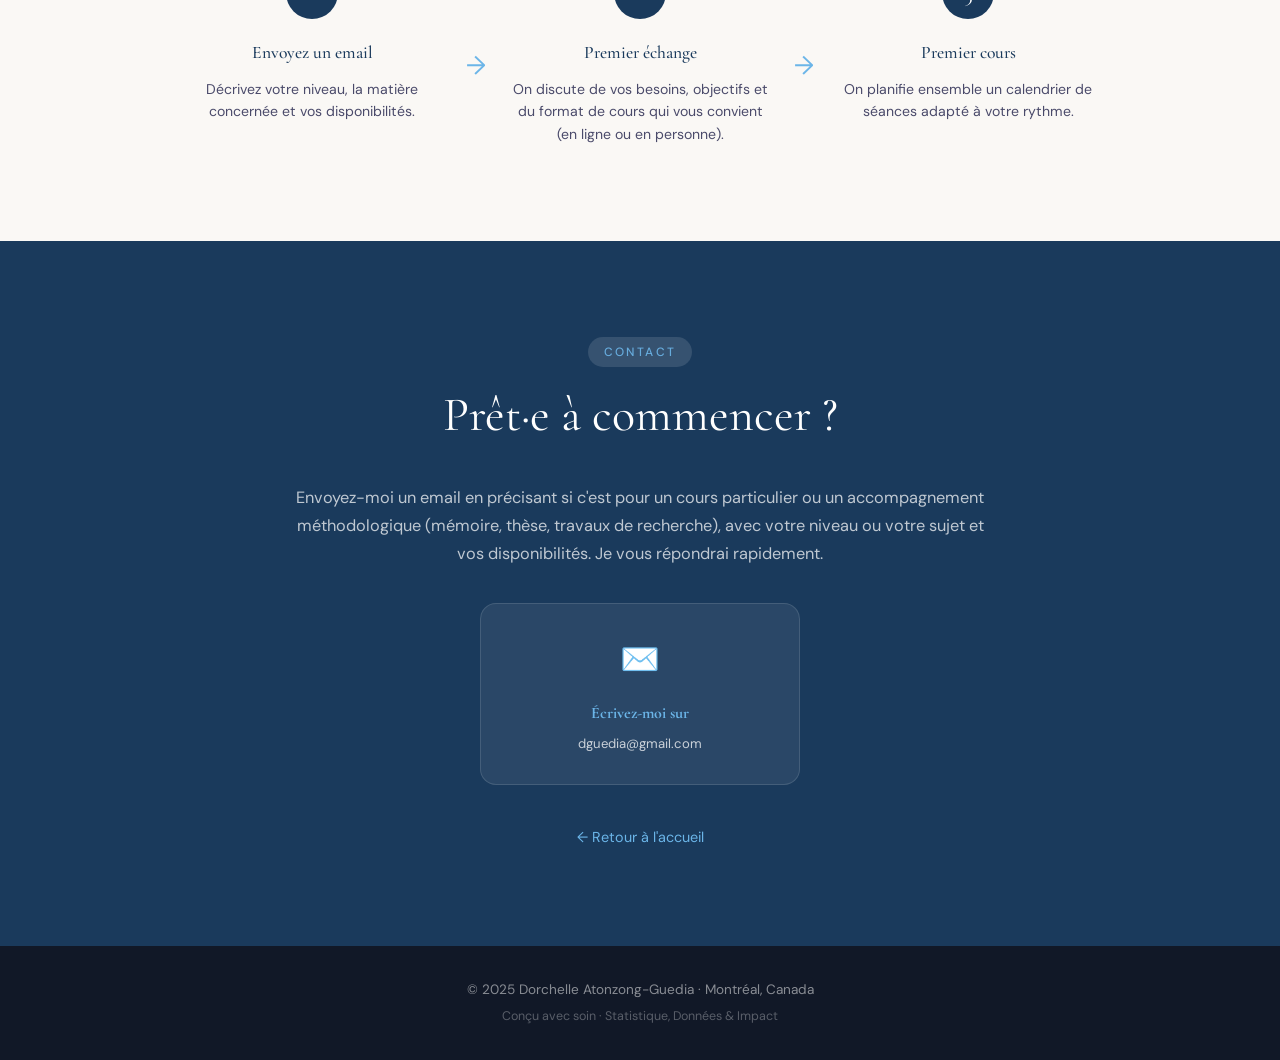
==== commit 7432b97d: "aide" ====
--- a/tutorat.html
+++ b/tutorat.html
@@ -35,16 +35,17 @@
   <!-- TUTORING HERO -->
   <header class="tutor-hero">
     <div class="container tutor-hero-inner">
-      <span class="section-label light" data-fr="Cours particuliers" data-en="Private Tutoring">Cours particuliers</span>
+      <span class="section-label light" data-fr="Cours particuliers &amp; accompagnement scientifique" data-en="Private Tutoring &amp; Scientific Support">Cours particuliers &amp; accompagnement scientifique</span>
       <h1 data-fr="Tutorat en Statistique, Probabilité &amp; Mathématiques"
           data-en="Tutoring in Statistics, Probability &amp; Mathematics">
         Tutorat en Statistique, Probabilité &amp; Mathématiques
       </h1>
       <p class="tutor-hero-sub"
-         data-fr="Doctorante en statistiques appliquées à l'Université de Montréal, j'accompagne les étudiants de tous niveaux à comprendre et maîtriser les concepts clés, avec pédagogie et rigueur."
-         data-en="PhD candidate in applied statistics at Université de Montréal, I help students of all levels understand and master key concepts, with patience and rigor.">
+         data-fr="Doctorante en statistiques appliquées à l'Université de Montréal, j'accompagne les étudiants de tous niveaux à comprendre et maîtriser les concepts clés, et je soutiens les chercheurs dans la méthodologie statistique de leurs travaux scientifiques."
+         data-en="PhD candidate in applied statistics at Université de Montréal, I help students of all levels understand and master key concepts, and support researchers with the statistical methodology of their scientific work.">
         Doctorante en statistiques appliquées à l'Université de Montréal, j'accompagne les étudiants de tous niveaux
-        à comprendre et maîtriser les concepts clés, avec pédagogie et rigueur.
+        à comprendre et maîtriser les concepts clés, et je soutiens les chercheurs dans la méthodologie statistique
+        de leurs travaux scientifiques.
       </p>
       <a href="mailto:dguedia@gmail.com?subject=Demande%20de%20tutorat" class="btn-primary large"
          data-fr="✉ Me contacter pour un cours" data-en="✉ Contact me for a lesson">
@@ -99,6 +100,58 @@
     </div>
   </section>
 
+  <!-- ACCOMPAGNEMENT SCIENTIFIQUE -->
+  <section class="section tutor-research">
+    <div class="container">
+      <span class="section-label light" data-fr="Pour les chercheurs" data-en="For Researchers">Pour les chercheurs</span>
+      <h2 data-fr="Accompagnement méthodologique pour vos travaux scientifiques" data-en="Methodological support for your scientific work">Accompagnement méthodologique pour vos travaux scientifiques</h2>
+      <p class="tutor-research-intro"
+         data-fr="J'accompagne aussi les étudiants en mémoire, thèse de doctorat et autres travaux de recherche sur le volet statistique et méthodologique de leur projet."
+         data-en="I also support students writing a thesis, dissertation, or other research projects on the statistical and methodological aspects of their work.">
+        J'accompagne aussi les étudiants en mémoire, thèse de doctorat et autres travaux de recherche
+        sur le volet statistique et méthodologique de leur projet.
+      </p>
+
+      <div class="research-support-grid">
+        <div class="research-support-card">
+          <div class="tutor-card-icon">🧭</div>
+          <h3 data-fr="Choix méthodologique" data-en="Methodological Choices">Choix méthodologique</h3>
+          <p data-fr="Choix du plan d'échantillonnage, de la méthode statistique adaptée à votre question de recherche et à vos données."
+             data-en="Choice of sampling design and the statistical method best suited to your research question and data.">
+            Choix du plan d'échantillonnage, de la méthode statistique adaptée
+            à votre question de recherche et à vos données.
+          </p>
+        </div>
+        <div class="research-support-card">
+          <div class="tutor-card-icon">🧮</div>
+          <h3 data-fr="Analyse de données" data-en="Data Analysis">Analyse de données</h3>
+          <p data-fr="Traitement et analyse de vos données avec R, Python, SAS ou STATA, et interprétation rigoureuse des résultats."
+             data-en="Processing and analyzing your data with R, Python, SAS, or STATA, and rigorous interpretation of results.">
+            Traitement et analyse de vos données avec R, Python, SAS ou STATA,
+            et interprétation rigoureuse des résultats.
+          </p>
+        </div>
+        <div class="research-support-card">
+          <div class="tutor-card-icon">📝</div>
+          <h3 data-fr="Rédaction scientifique" data-en="Scientific Writing">Rédaction scientifique</h3>
+          <p data-fr="Relecture et conseils sur la rédaction de la partie méthodologie et résultats de votre mémoire ou thèse."
+             data-en="Review and guidance on writing the methodology and results sections of your thesis or dissertation.">
+            Relecture et conseils sur la rédaction de la partie méthodologie
+            et résultats de votre mémoire ou thèse.
+          </p>
+        </div>
+      </div>
+
+      <div class="tutor-levels">
+        <span data-fr="Concerné·e : " data-en="For: ">Concerné·e : </span>
+        <span class="level-pill" data-fr="Mémoire de Bachelor/Master" data-en="Bachelor's/Master's Thesis">Mémoire de Bachelor/Master</span>
+        <span class="level-pill" data-fr="Thèse de doctorat" data-en="PhD Dissertation">Thèse de doctorat</span>
+        <span class="level-pill" data-fr="Articles &amp; publications" data-en="Articles &amp; Publications">Articles &amp; publications</span>
+        <span class="level-pill" data-fr="Rapports de recherche" data-en="Research Reports">Rapports de recherche</span>
+      </div>
+    </div>
+  </section>
+
   <!-- POURQUOI MOI -->
   <section class="section tutor-why">
     <div class="container">
@@ -189,9 +242,11 @@
       <span class="section-label light" data-fr="Contact" data-en="Contact">Contact</span>
       <h2 data-fr="Prêt·e à commencer ?" data-en="Ready to get started?">Prêt·e à commencer ?</h2>
       <p class="tutor-contact-sub"
-         data-fr="Envoyez-moi un email avec votre niveau, la matière souhaitée et vos disponibilités. Je vous répondrai rapidement."
-         data-en="Send me an email with your level, the subject you need help with, and your availability. I'll get back to you quickly.">
-        Envoyez-moi un email avec votre niveau, la matière souhaitée et vos disponibilités. Je vous répondrai rapidement.
+         data-fr="Envoyez-moi un email en précisant si c'est pour un cours particulier ou un accompagnement méthodologique (mémoire, thèse, travaux de recherche), avec votre niveau ou votre sujet et vos disponibilités. Je vous répondrai rapidement."
+         data-en="Send me an email specifying whether it's for a private lesson or methodological support (thesis, dissertation, research work), along with your level or topic and your availability. I'll get back to you quickly.">
+        Envoyez-moi un email en précisant si c'est pour un cours particulier ou un accompagnement méthodologique
+        (mémoire, thèse, travaux de recherche), avec votre niveau ou votre sujet et vos disponibilités.
+        Je vous répondrai rapidement.
       </p>
 
       <a href="mailto:dguedia@gmail.com?subject=Demande%20de%20tutorat" class="contact-card tutor-email-card">
--- a/style.css
+++ b/style.css
@@ -830,6 +830,59 @@
   font-weight: 500;
 }
 
+/* Research / scientific support section */
+.tutor-research { background: var(--white); text-align: center; }
+.tutor-research h2 { text-align: center; max-width: 760px; margin: 0 auto 1rem; }
+.tutor-research .section-label.light {
+  display: block;
+  margin: 0 auto 1.2rem;
+  width: fit-content;
+  background: rgba(44, 111, 173, 0.12);
+  color: var(--blue-mid);
+}
+
+.tutor-research-intro {
+  max-width: 640px;
+  margin: 0 auto 2.5rem;
+  color: var(--ink-soft);
+  font-size: 1rem;
+  line-height: 1.7;
+}
+
+.research-support-grid {
+  display: grid;
+  grid-template-columns: repeat(3, 1fr);
+  gap: 1.8rem;
+  margin-bottom: 2.5rem;
+  text-align: left;
+}
+
+.research-support-card {
+  background: var(--blue-pale);
+  border-radius: var(--radius);
+  padding: 2.2rem 1.8rem;
+  transition: transform 0.25s, box-shadow 0.25s;
+}
+
+.research-support-card:hover {
+  transform: translateY(-5px);
+  box-shadow: var(--shadow);
+}
+
+.research-support-card h3 {
+  font-family: var(--font-display);
+  font-size: 1.3rem;
+  color: var(--blue-deep);
+  margin-bottom: 0.7rem;
+  font-weight: 500;
+}
+
+.research-support-card p {
+  font-size: 0.92rem;
+  color: var(--ink-soft);
+  line-height: 1.65;
+}
+
 /* Why choose me */
 .tutor-why { background: var(--blue-deep); }
 .tutor-why h2 { color: var(--white); }
@@ -961,6 +1014,7 @@
 @media (max-width: 768px) {
   .tutor-grid { grid-template-columns: 1fr; }
   .tutor-why-grid { grid-template-columns: 1fr; }
+  .research-support-grid { grid-template-columns: 1fr; }
   .howto-steps { flex-direction: column; align-items: center; }
   .howto-arrow { display: none; }
   .tutor-hero { padding: 7rem 1.2rem 3.5rem; }
